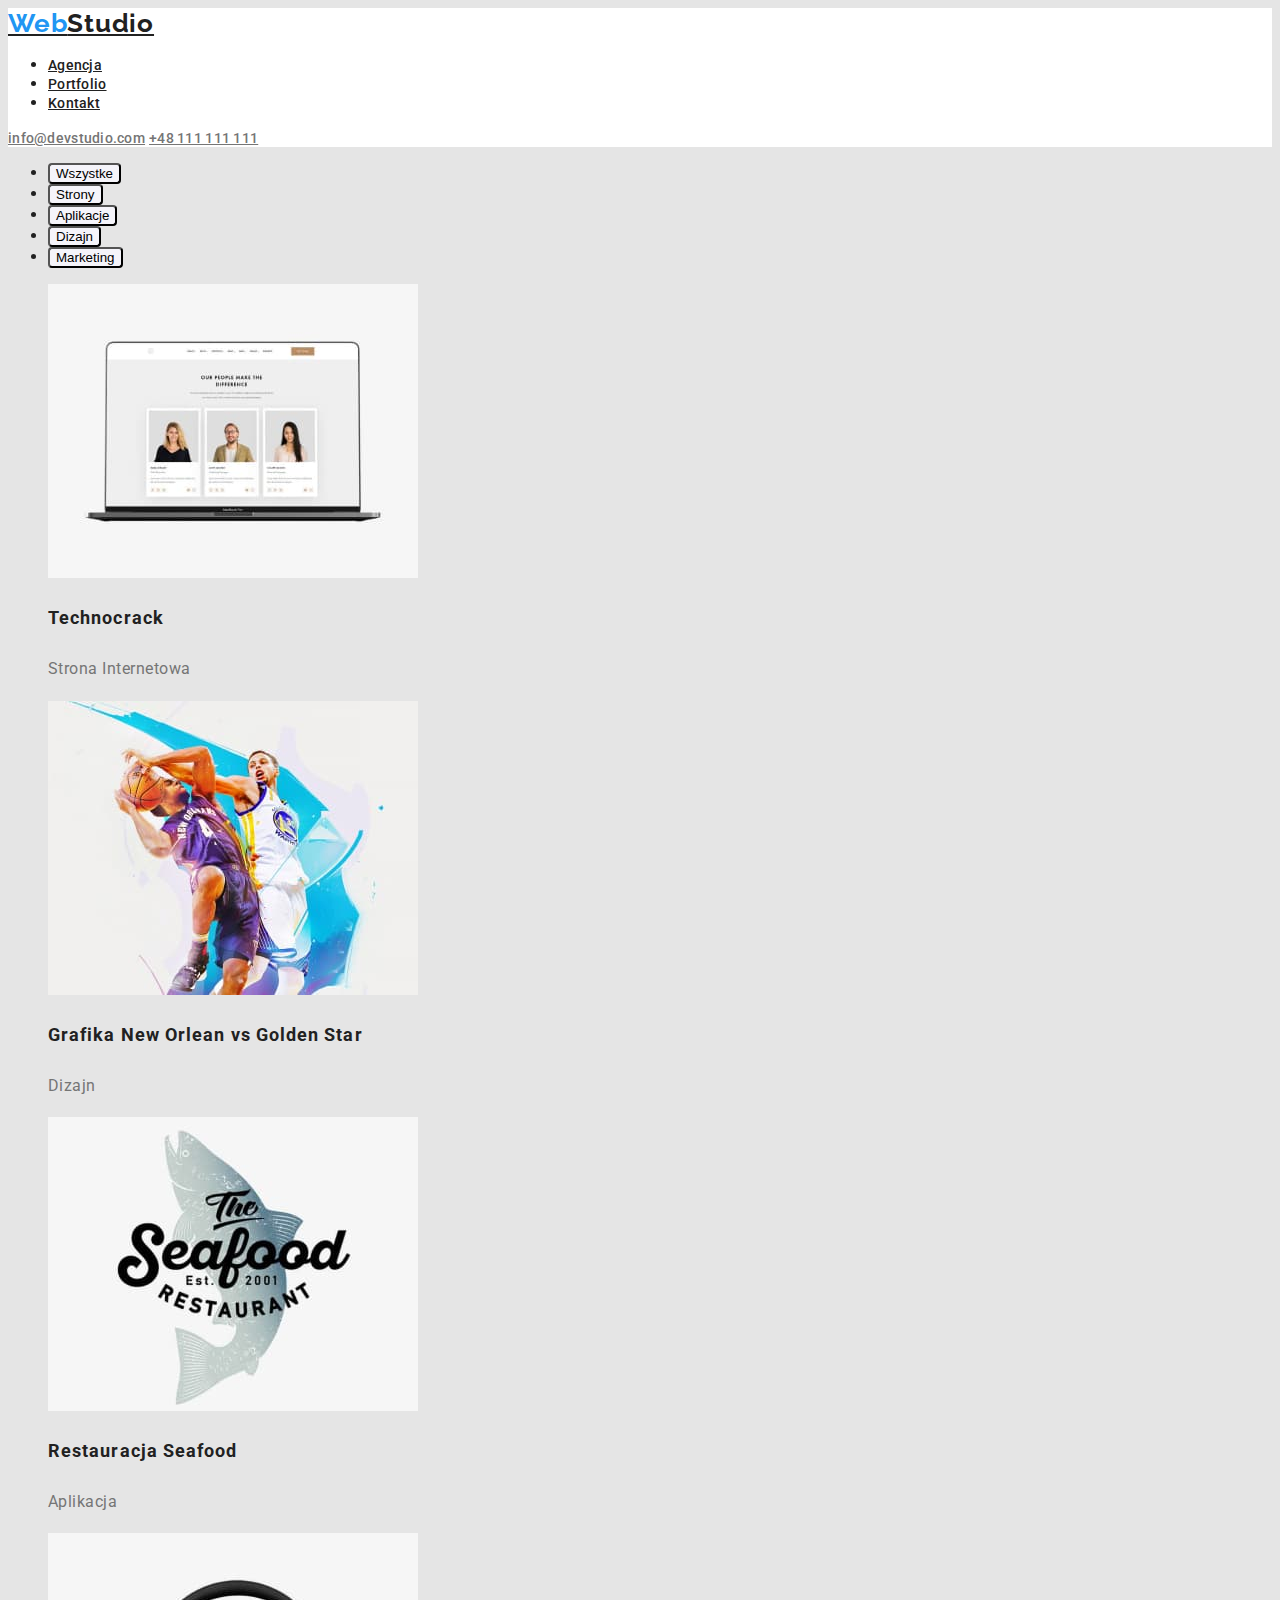
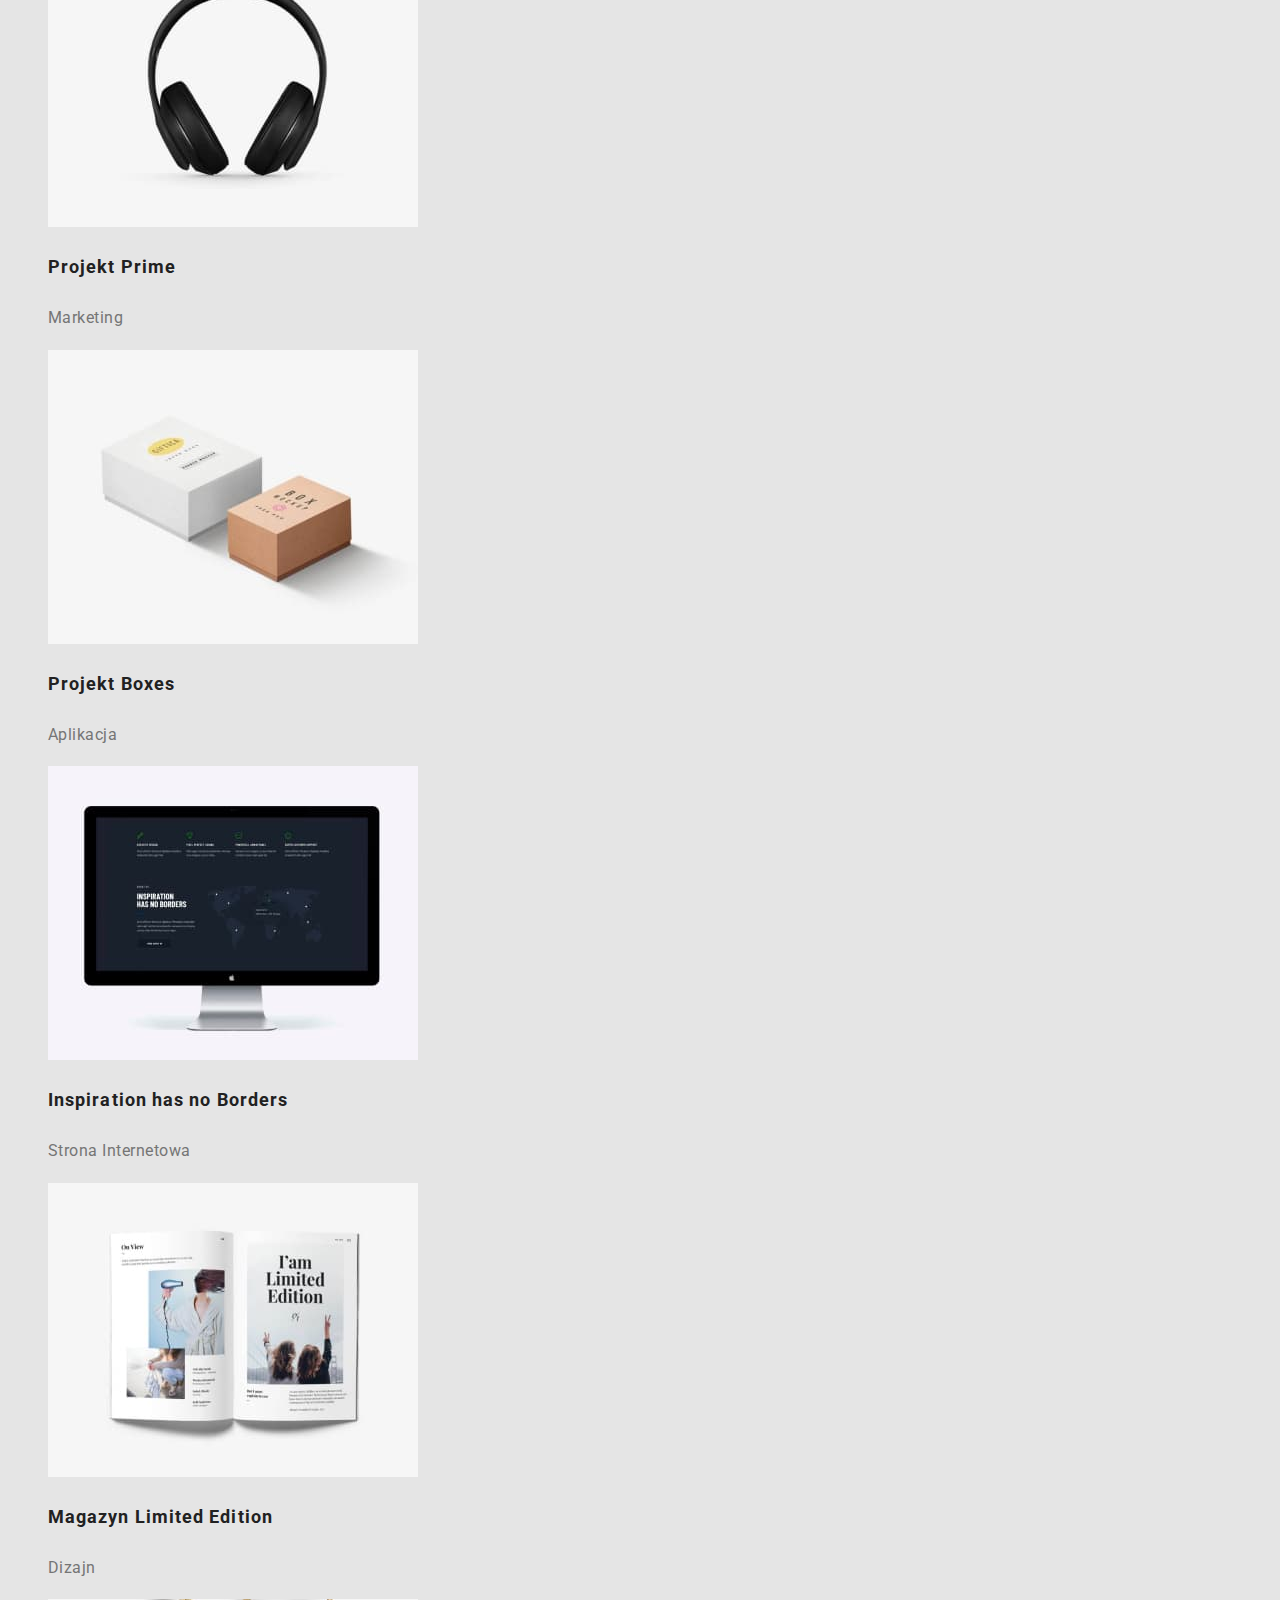
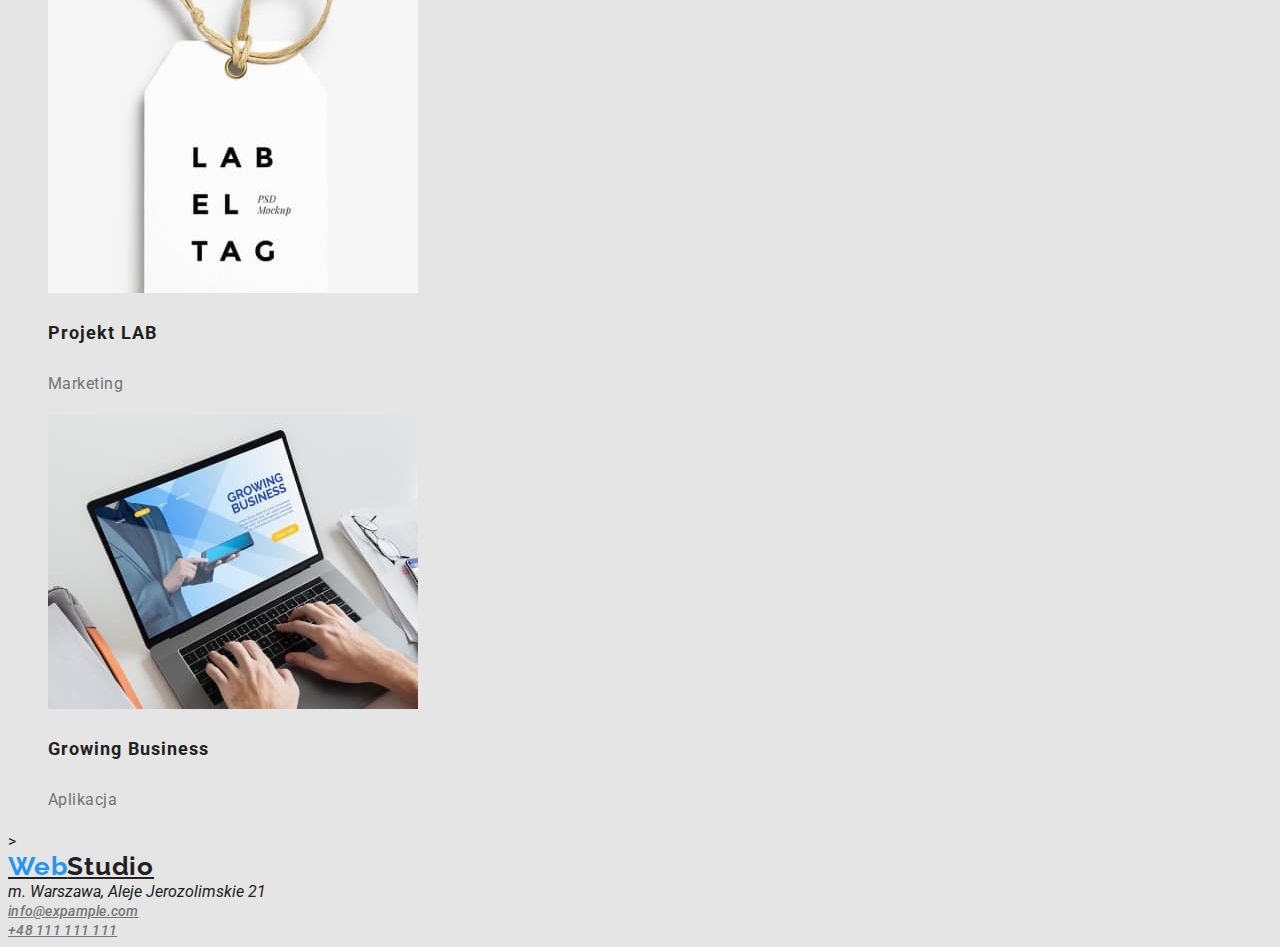
==== portfolio.html @ 254e4cd7 "hw 02" ====
<!DOCTYPE html>
<html lang="pl">
<head>
    <meta charset="UTF-8">
    <meta http-equiv="X-UA-Compatible" content="IE=edge">
    <meta name="viewport" content="width=device-width, initial-scale=1.0">
    <link rel="stylesheet" href="/css/styles.css" >
    <link rel="preconnect" href="https://fonts.googleapis.com">
    <link rel="preconnect" href="https://fonts.gstatic.com" crossorigin>
    <link href="https://fonts.googleapis.com/css2?family=Raleway:wght@700&family=Roboto:wght@400;500;700;900&display=swap"
        rel="stylesheet">
    <title>Portfolio</title>
</head>
<body>
    <header class="header">
        <a href="./index.html" class="menu-logo-top"><span class="menu-logo-second">Web</span>Studio</a>
        <nav class="navigation">
            <ul>
                <li><a href="./index.html" class="navigation-link">Agencja</a></li>
                <li><a href="./portfolio.html" class="navigation-link">Portfolio</a></li>
                <li><a href="#Kontakt" class="navigation-link">Kontakt</a></li>
            </ul>
            <a href="mailto:info@devstudio.com" class="mail">info@devstudio.com</a>
            <a href="tel:+48111111111" class="tel">+48 111 111 111</a>
        </nav>
    </header>
    <main>
      <div>
            <ul class="menu">
                <li class="buttons">
                <button class="button" type="button">Wszystke</button>
                </li>
            <li class="buttons">
                <button class="button" type="button">Strony</button>
                </li>
            <li class="buttons">
                <button class="button" type="button">Aplikacje</button>
                </li>
        <li class="buttons">
                <button class="button" type="button">Dizajn</button>
                </li>
        <li class="buttons">
                <button class="button" type="button">Marketing</button>
                </li>
            </ul>
      </div>
            
        <div class="menu2">
            <figure>
                <img src="images/p1.jpg" alt="Laptop" width="370" height="294">
            <figcaption>
                <h3>Technocrack</h3>
                <p>Strona Internetowa</p>
            </figcaption>
            </figure>
            <figure>
                <img src="images/p2.jpg" alt="Laptop" width="370" height="294">
                <figcaption>
                    <h3>Grafika New Orlean vs Golden Star </h3>
                    <p>Dizajn</p>
                </figcaption>
            </figure>
            <figure>
                <img src="images/p3.jpg" alt="Laptop" width="370" height="294">
                <figcaption>
                    <h3>Restauracja Seafood</h3>
                    <p>Aplikacja</p>
                </figcaption>
            </figure>
            <figure>
                <img src="images/p4.jpg" alt="Laptop" width="370" height="294">
                <figcaption>
                    <h3>Projekt Prime</h3>
                    <p>Marketing</p>
                </figcaption>
            </figure>
            <figure>
                <img src="images/p5.jpg" alt="Laptop" width="370" height="294">
                <figcaption>
                    <h3>Projekt Boxes</h3>
                    <p>Aplikacja</p>
                </figcaption>
            </figure>
            <figure>
                <img src="images/p6.jpg" alt="Laptop" width="370" height="294">
                <figcaption>
                    <h3>Inspiration has no Borders</h3>
                    <p>Strona Internetowa</p>
                </figcaption>
            </figure>
            <figure>
                <img src="images/p7.jpg" alt="Laptop" width="370" height="294">
                <figcaption>
                    <h3>Magazyn Limited Edition</h3>
                    <p>Dizajn</p>
                </figcaption>
            </figure>
            <figure>
                <img src="images/p8.jpg" alt="Laptop" width="370" height="294">
                <figcaption>
                    <h3>Projekt LAB</h3>
                    <p>Marketing</p>
                </figcaption>
            </figure>
            <figure>
                <img src="images/p9.jpg" alt="Laptop" width="370" height="294">
                <figcaption>
                    <h3>Growing Business</h3>
                    <p>Aplikacja</p>
                </figcaption>
            </figure>
            
           
        </div>>

    </main>
    <footer>
        <a href="./index.html" class="menu-logo-top"><span class="menu-logo-second">Web</span>Studio</a>
        <address>
            m. Warszawa, Aleje Jerozolimskie 21 <br>
            <a href="mailto:info@example.com" class="mail">info@expample.com</a> <br>
            <a href="tel:+48111111111" class="tel">+48 111 111 111</a> <br>
        </address>
    </footer>
</body>
</html>
---- css/styles.css ----
:root{
    --background-page-color: #E5E5E5;
    --header-background-color:#FFFFFF;
    --footer-background-color:#2F303A;
    --text-color-black:#212121;
    --text-color-blue:#2196F3;
    --text-color-grey:#757575;
    --text-color-white:#FFFFFF;
    --buttons-background:#F5F4FA;
}

body{
font-family: 'Roboto',sans-serif;
color:var(--text-color-black);
background-color:var(--background-page-color)
}
.header{
    
    
        background-color:var(--header-background-color)
}

.menu-logo-top{
    
    
        font-family: 'Raleway';
        font-style: normal;
        font-weight: 700;
        font-size: 26px;
        line-height: 1.2;
        letter-spacing: 0.03em;
    
        color:var(--text-color-black);
}
.menu-logo-second{
    font-family: 'Raleway';
        font-style: normal;
        font-weight: 700;
        font-size: 26px;
        line-height: 1.2;
        letter-spacing: 0.03em;
    
        color: var(--text-color-blue);

}
.navigation-link{
    
        font-weight: 500;
        font-size: 14px;
        line-height: 1.14;
        letter-spacing: 0.02em;
    
        color:var(--text-color-black);
}
.navigation-link:hover {
    color:var(--text-color-blue)
}

.mail{
    font-weight: 500;
        font-size: 14px;
        line-height: 1.14;
        letter-spacing: 0.02em;
    
        color:var(--text-color-grey);
}
.mail:hover{
    color:var(--text-color-blue)
}

.tel{
    font-weight: 500;
        font-size: 14px;
        line-height: 1.14;
        letter-spacing: 0.02em;
    
        color: var(--text-color-grey);
    }

    .tel:hover {
        color:var(--text-color-blue)
    }
.footer{
    background-color:var(--footer-background-color);
}
.button{
    background-color:var(--buttons-background);
        border-radius: 4px;
        cursor: pointer;
}
.button:hover, .button:hover{
    color:var(--text-color-white);
    background-color: var(--text-color-blue);
}
h1{
    font-weight: 900;
        font-size: 44px;
        line-height: 1.4;
    
        text-align: center;
        letter-spacing: 0.06em;
        text-transform: uppercase;
    
        color: #FFFFFF;
}

h2{
    font-weight: 700;
        font-size: 14px;
        line-height: 1.14;
        letter-spacing: 0.03em;
        text-transform: uppercase;
    
        color:var(--text-color-black);
}
h3{
    font-weight: 700;
        font-size: 18px;
        line-height: 2;
       
        letter-spacing: 0.06em;
    
        color:var(--text-color-black);
}
p{
    font-weight: 400;
        font-size: 16px;
        line-height: 1.9;
        
    
        letter-spacing: 0.03em;
    
        color:var(--text-color-grey);
}
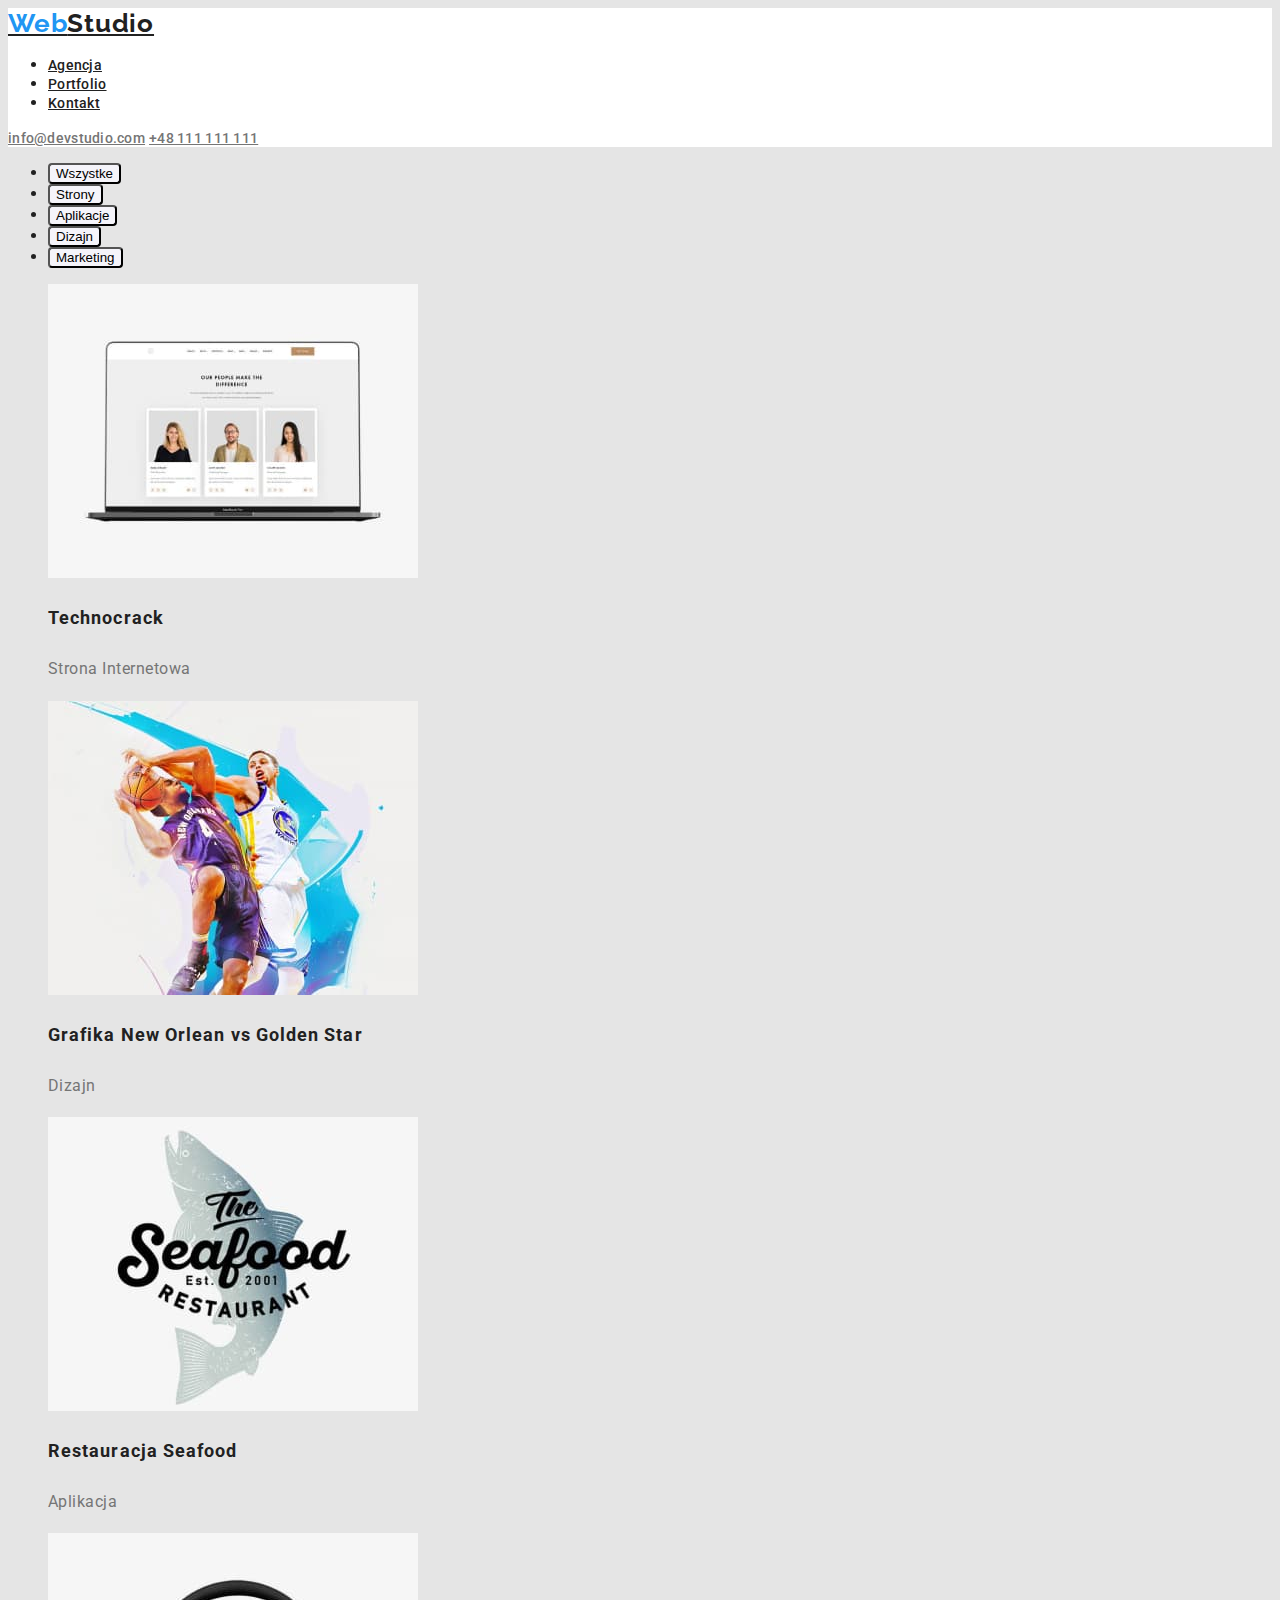
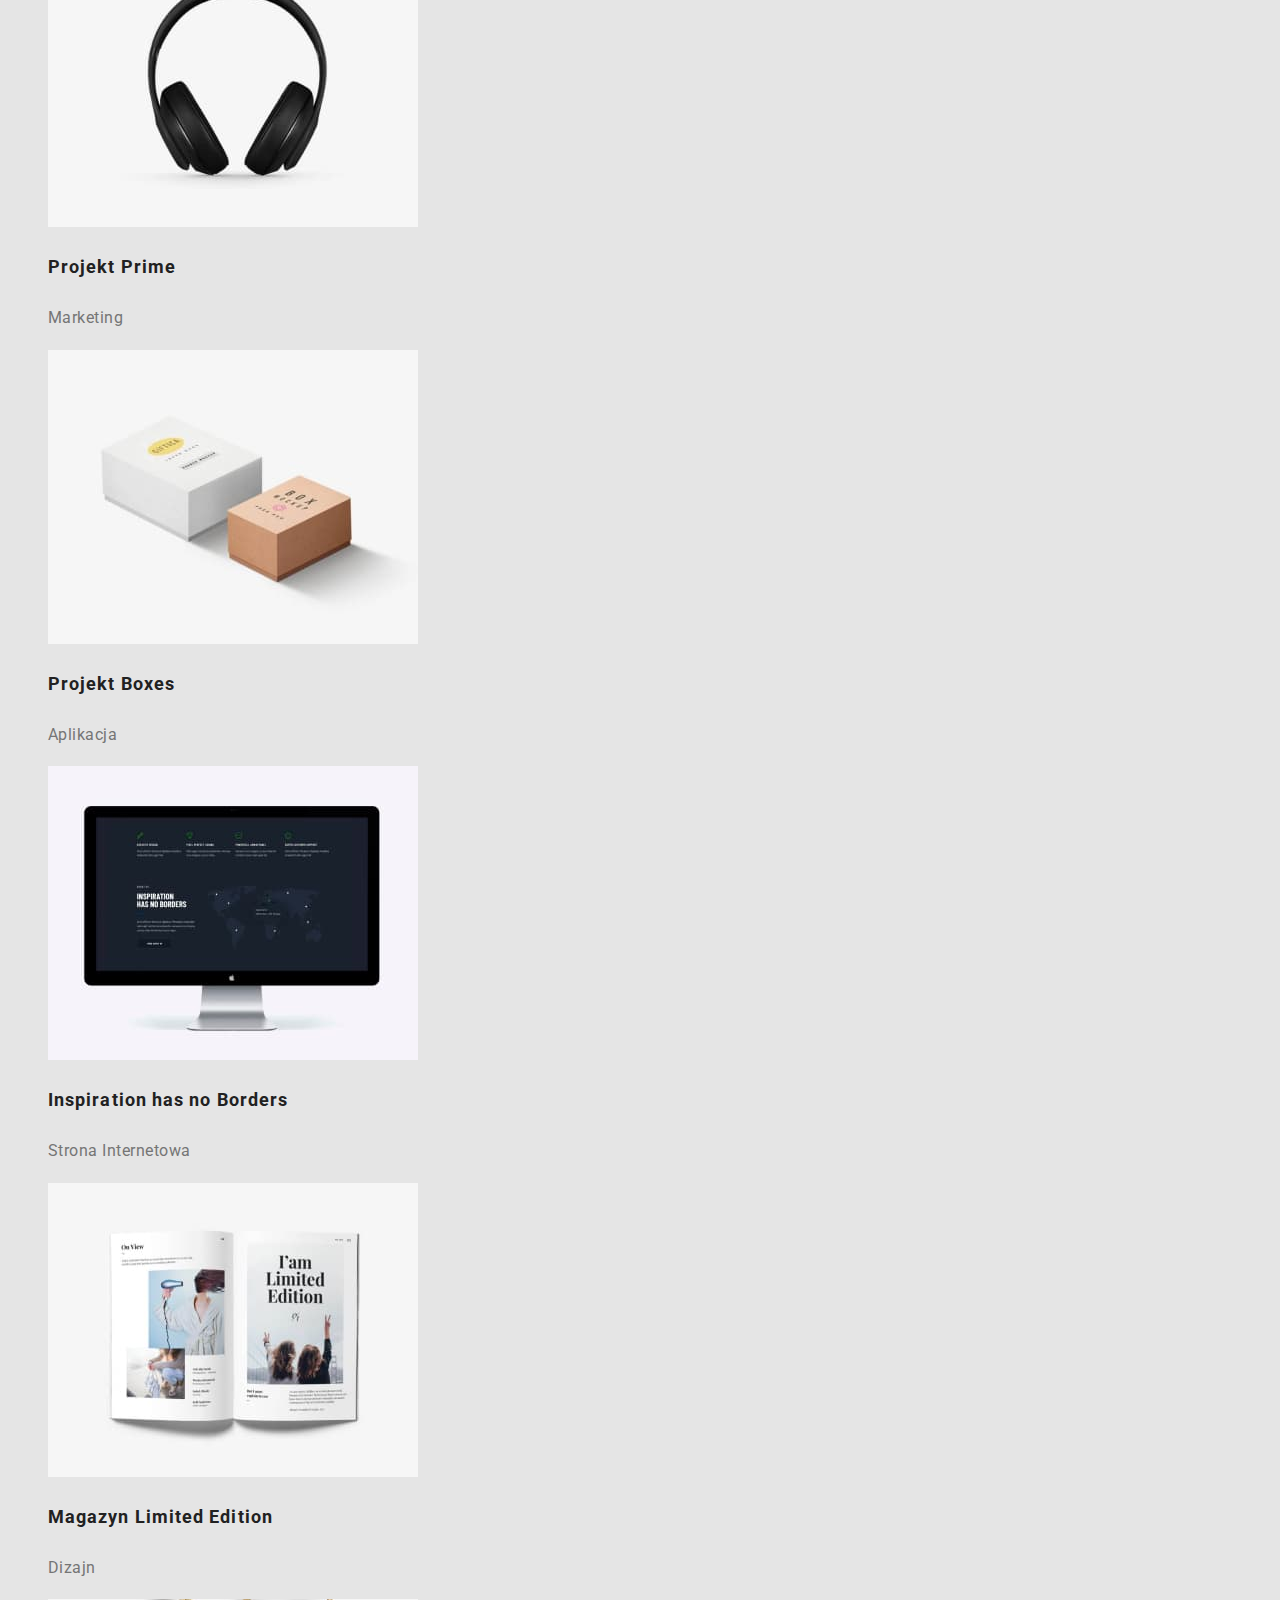
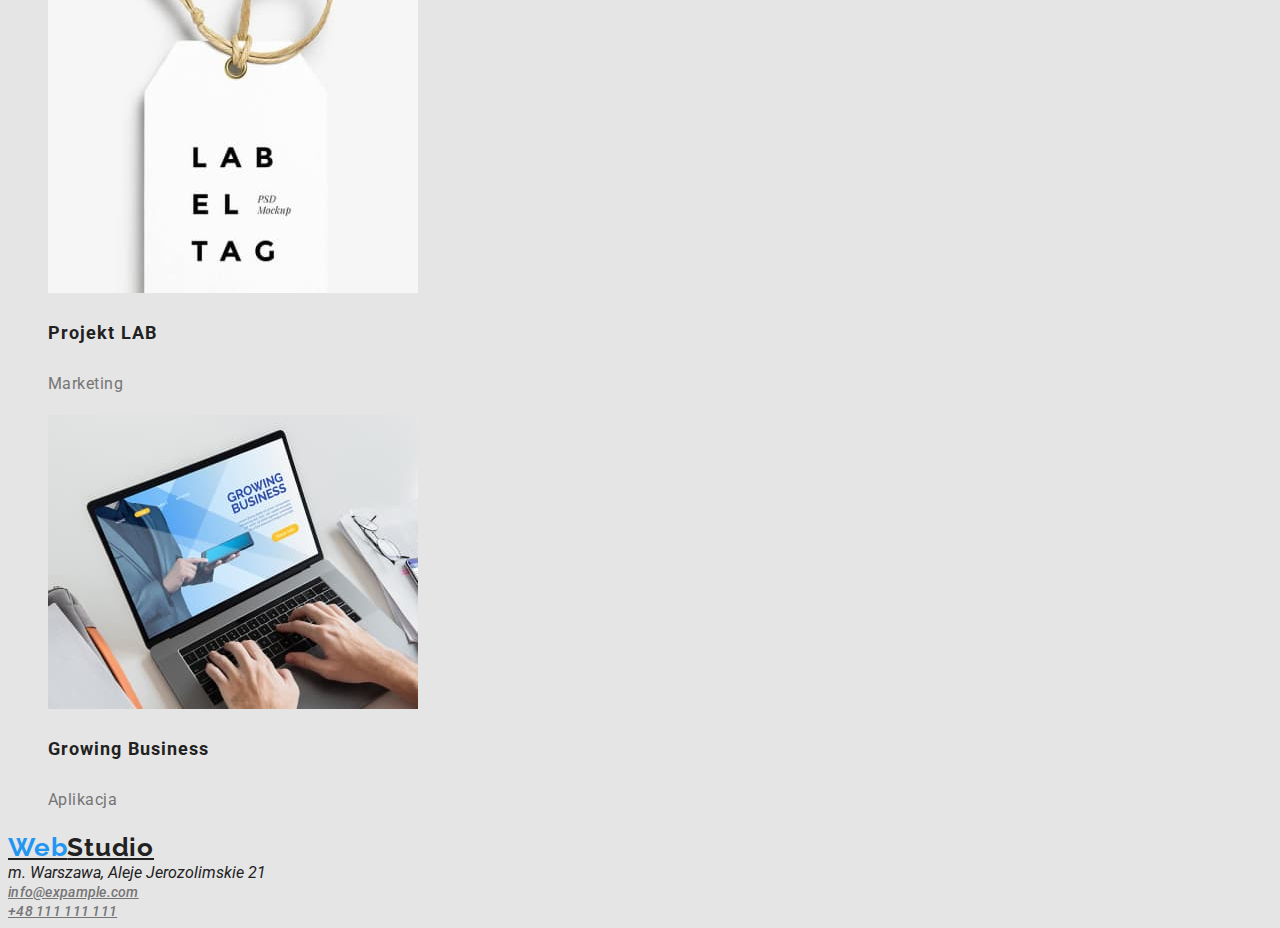
==== commit d9f22e38: "poprawki" ====
--- a/portfolio.html
+++ b/portfolio.html
@@ -4,7 +4,7 @@
     <meta charset="UTF-8">
     <meta http-equiv="X-UA-Compatible" content="IE=edge">
     <meta name="viewport" content="width=device-width, initial-scale=1.0">
-    <link rel="stylesheet" href="/css/styles.css" >
+    <link rel="stylesheet" href="css/styles.css" >
     <link rel="preconnect" href="https://fonts.googleapis.com">
     <link rel="preconnect" href="https://fonts.gstatic.com" crossorigin>
     <link href="https://fonts.googleapis.com/css2?family=Raleway:wght@700&family=Roboto:wght@400;500;700;900&display=swap"
@@ -111,7 +111,7 @@
             </figure>
             
            
-        </div>>
+        </div>
 
     </main>
     <footer>
--- a/css/styles.css
+++ b/css/styles.css
@@ -123,7 +123,6 @@
         color:var(--text-color-black);
 }
 p{
-    font-weight: 400;
         font-size: 16px;
         line-height: 1.9;
         
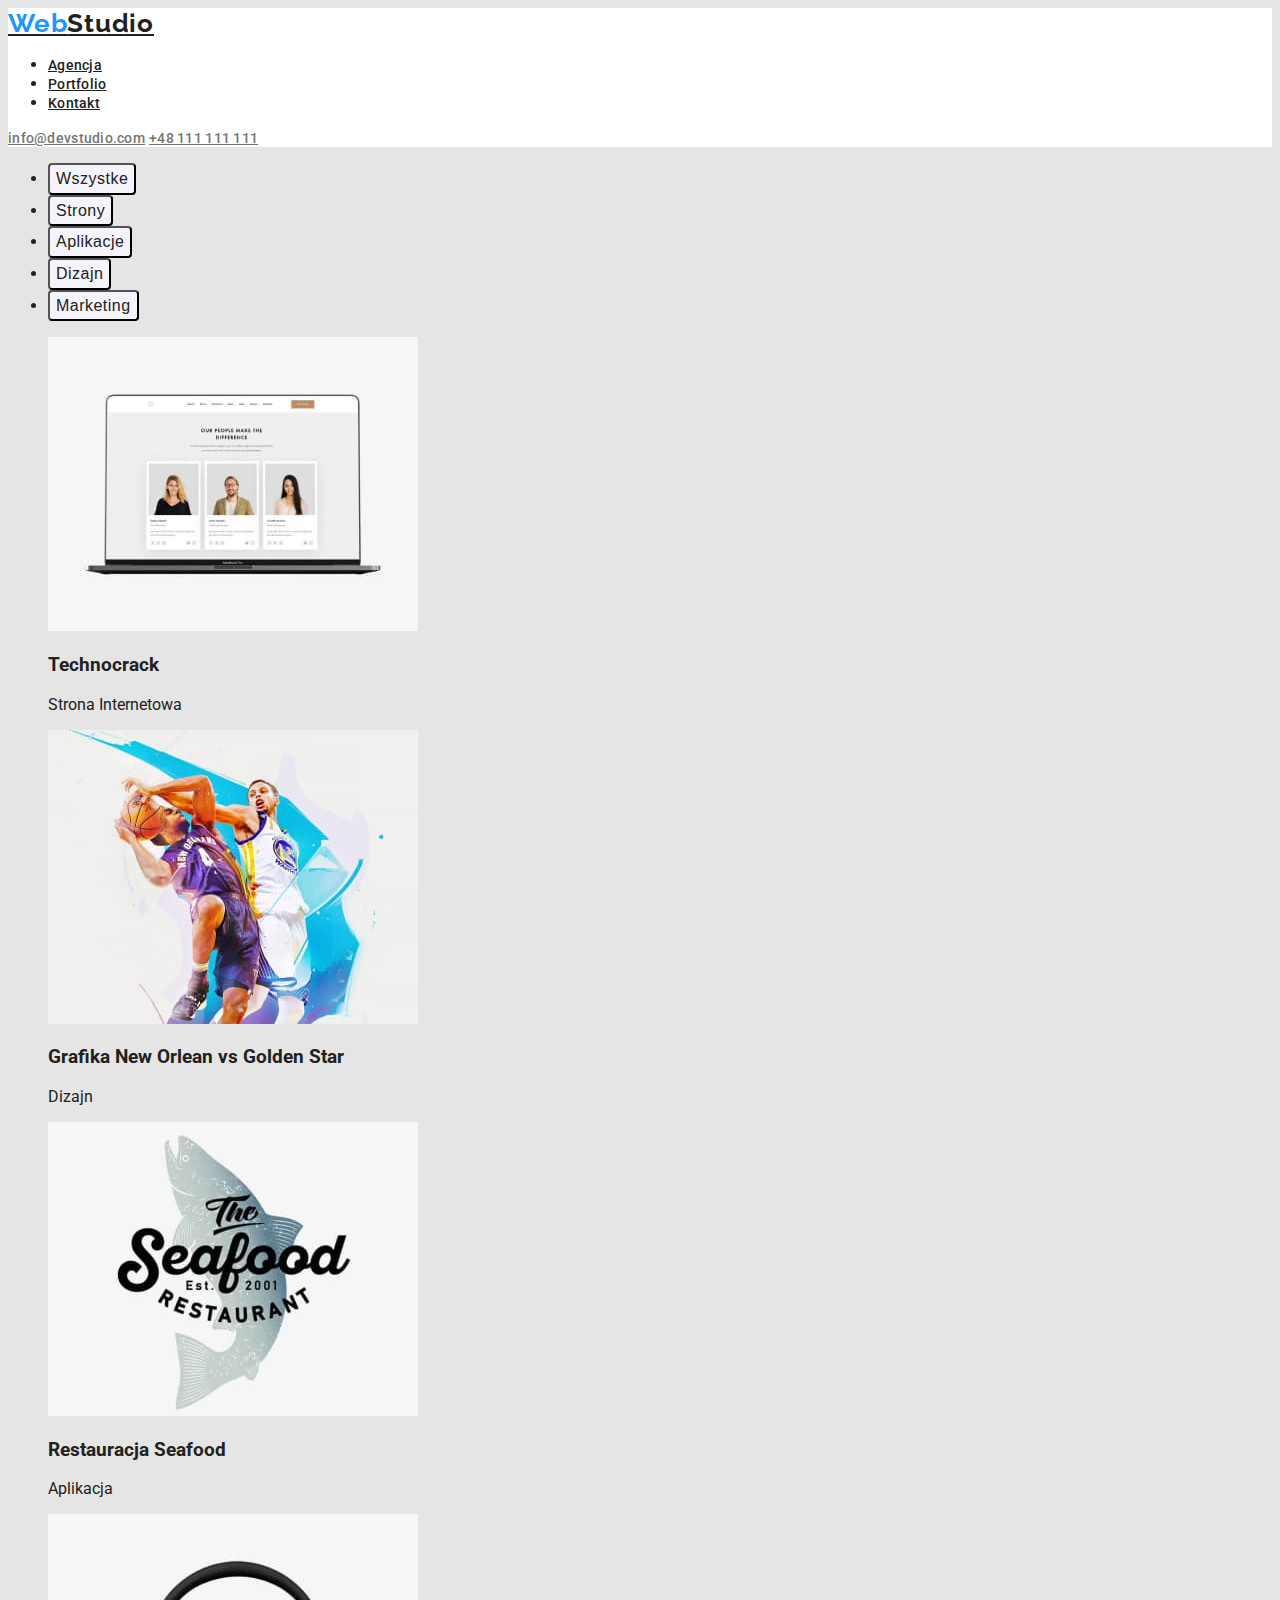
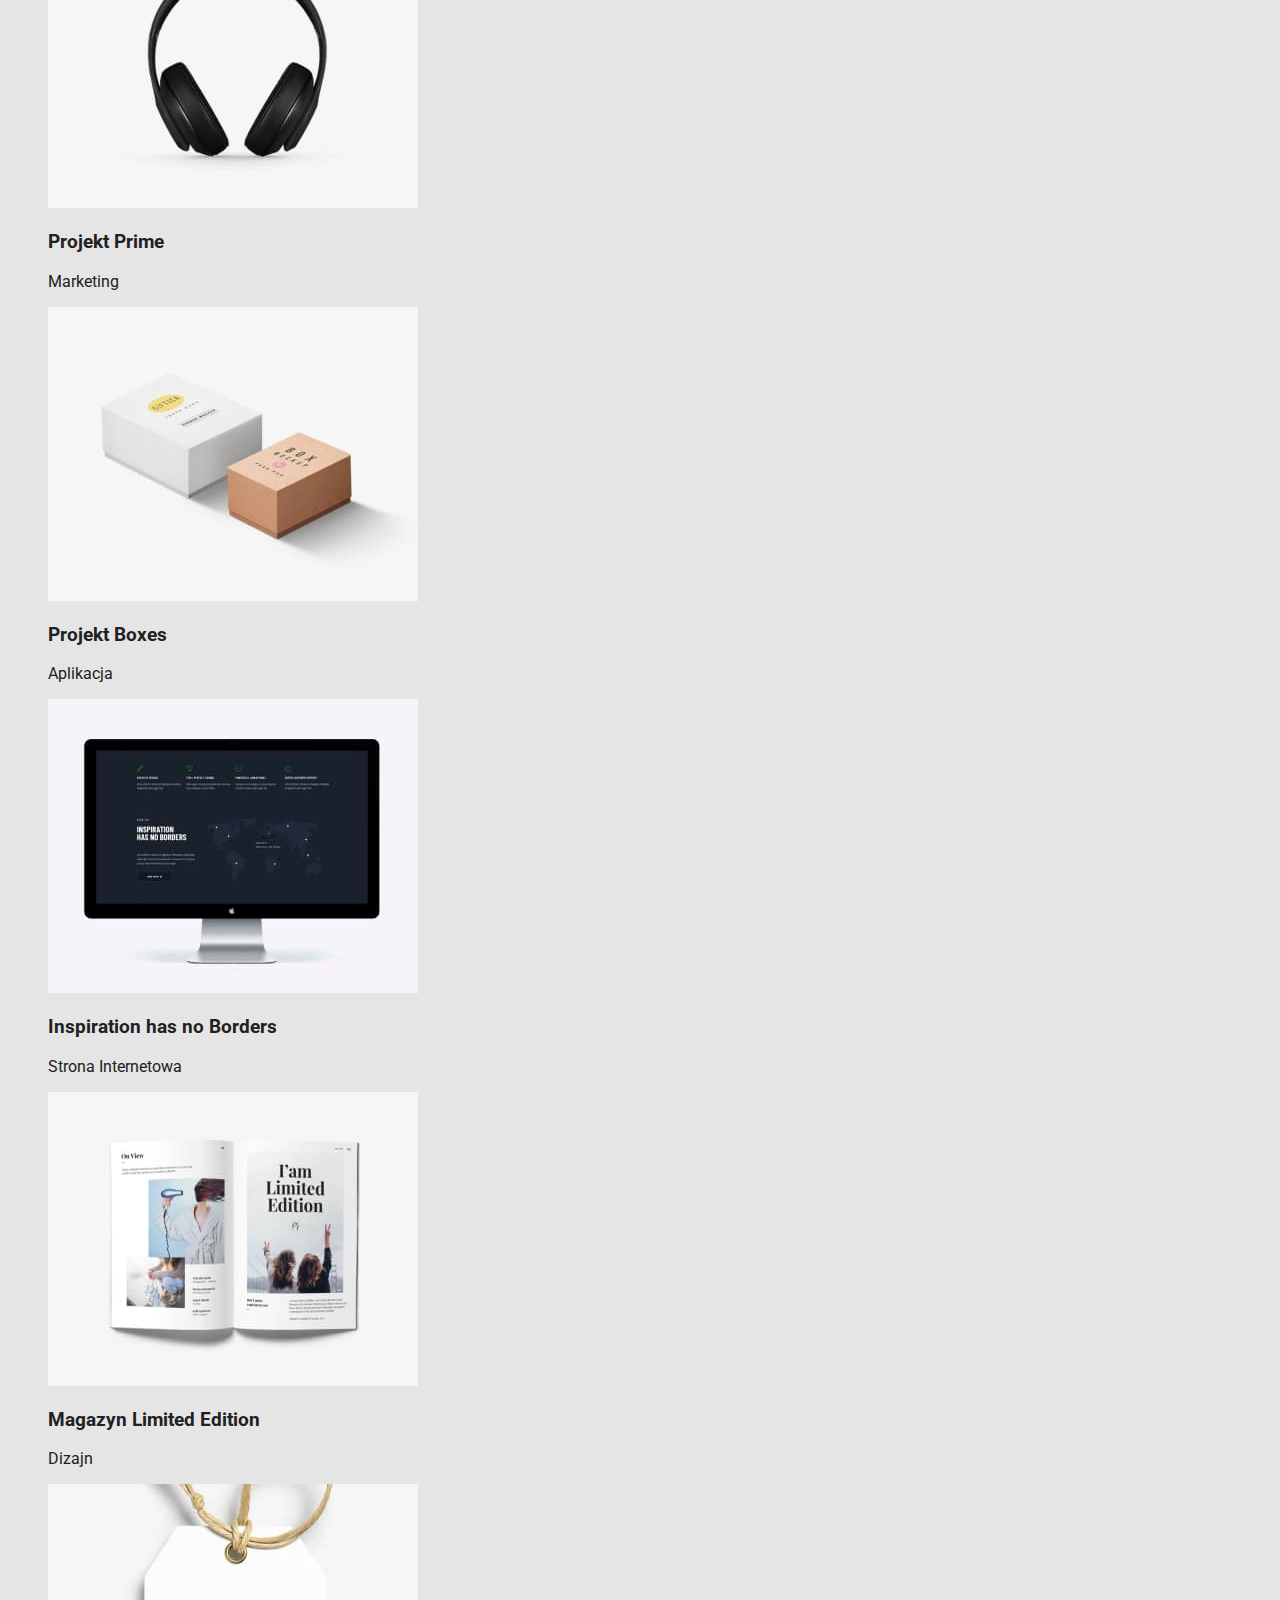
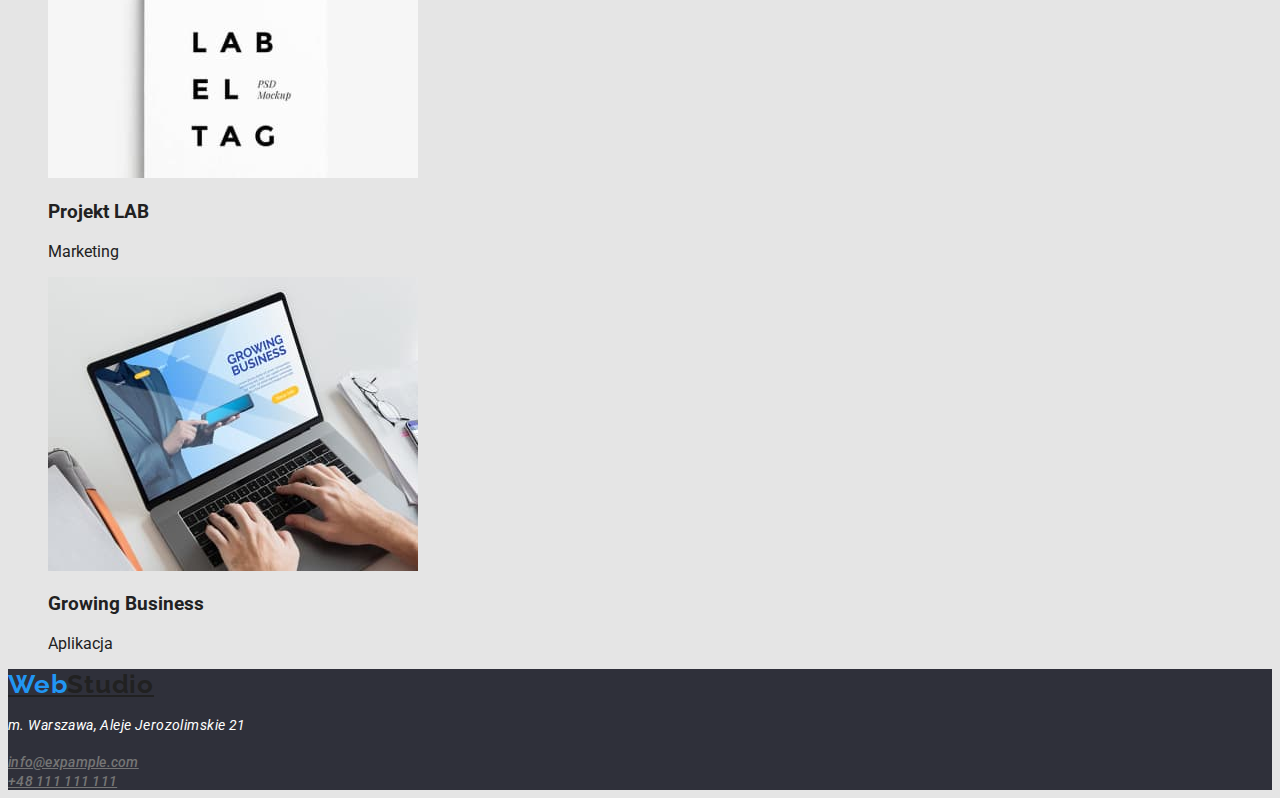
==== commit a9ebbb93: "poprawki zadania" ====
--- a/portfolio.html
+++ b/portfolio.html
@@ -45,7 +45,7 @@
             </ul>
       </div>
             
-        <div class="menu2">
+        <div class="projects">
             <figure>
                 <img src="images/p1.jpg" alt="Laptop" width="370" height="294">
             <figcaption>
@@ -114,10 +114,10 @@
         </div>
 
     </main>
-    <footer>
+    <footer class="footer">
         <a href="./index.html" class="menu-logo-top"><span class="menu-logo-second">Web</span>Studio</a>
-        <address>
-            m. Warszawa, Aleje Jerozolimskie 21 <br>
+        <address class="adress">
+            <p>m. Warszawa, Aleje Jerozolimskie 21</p>
             <a href="mailto:info@example.com" class="mail">info@expample.com</a> <br>
             <a href="tel:+48111111111" class="tel">+48 111 111 111</a> <br>
         </address>
--- a/css/styles.css
+++ b/css/styles.css
@@ -12,12 +12,10 @@
 body{
 font-family: 'Roboto',sans-serif;
 color:var(--text-color-black);
-background-color:var(--background-page-color)
+background-color:var(--background-page-color);
 }
 .header{
-    
-    
-        background-color:var(--header-background-color)
+    background-color:var(--header-background-color);
 }
 
 .menu-logo-top{
@@ -52,8 +50,8 @@
     
         color:var(--text-color-black);
 }
-.navigation-link:hover {
-    color:var(--text-color-blue)
+.navigation-link:hover, .navigation-link:focus {
+    color:var(--text-color-blue);
 }
 
 .mail{
@@ -64,8 +62,8 @@
     
         color:var(--text-color-grey);
 }
-.mail:hover{
-    color:var(--text-color-blue)
+.mail:hover, .mail:focus{
+    color:var(--text-color-blue);
 }
 
 .tel{
@@ -77,23 +75,47 @@
         color: var(--text-color-grey);
     }
 
-    .tel:hover {
-        color:var(--text-color-blue)
+    .tel:hover, .tel:focus {
+        color:var(--text-color-blue);
     }
 .footer{
     background-color:var(--footer-background-color);
 }
-.button{
+.buttons > .button{
+    font-weight: 500;
+    font-size: 16px;
+    line-height: 1.6;
+    text-align: center;
+    letter-spacing: 0.03em;
+    border-radius: 4px;
+    cursor: pointer;
+
+    color: var(--text-color-black);
     background-color:var(--buttons-background);
-        border-radius: 4px;
-        cursor: pointer;
+       
 }
-.button:hover, .button:hover{
+.button:hover, .button:focus{
     color:var(--text-color-white);
     background-color: var(--text-color-blue);
 }
-h1{
-    font-weight: 900;
+.box > .button {
+    font-weight: 700;
+        font-size: 16px;
+        line-height: 1.85;
+        
+        display: flex;
+        align-items: center;
+        text-align: center;
+        letter-spacing: 0.06em;
+    
+    color:var(--text-color-white);
+    background-color:var(--text-color-blue);
+}
+.box > .button:hover, .button:focus{
+    cursor: pointer;
+}
+.box > h1 {
+        font-weight: 900;
         font-size: 44px;
         line-height: 1.4;
     
@@ -101,33 +123,68 @@
         letter-spacing: 0.06em;
         text-transform: uppercase;
     
-        color: #FFFFFF;
+        color: var(--text-color-white);
 }
-
-h2{
-    font-weight: 700;
+.text > h3{
         font-size: 14px;
         line-height: 1.14;
         letter-spacing: 0.03em;
         text-transform: uppercase;
     
-        color:var(--text-color-black);
+        color: var(--text-color-black);
 }
-h3{
-    font-weight: 700;
-        font-size: 18px;
-        line-height: 2;
-       
-        letter-spacing: 0.06em;
+.text > p {
+    font-size: 14px;
+        line-height: 1.7;
+        letter-spacing: 0.03em;
+    
+        color:var(--text-color-grey);
+}
+.about > h2{
+    font-size: 36px;
+        line-height: 1.16;
+        text-align: center;
+        letter-spacing: 0.03em;
     
         color:var(--text-color-black);
 }
-p{
+.team > h3{
+    font-weight: 500;
         font-size: 16px;
-        line-height: 1.9;
-        
-    
+        line-height: 1.18;
+        text-align: center;
         letter-spacing: 0.03em;
     
-        color:var(--text-color-grey);
+        color: var(--text-color-black);
+}
+.team > p {
+    font-weight: 400;
+        font-size: 16px;
+        line-height: 1.18;
+        text-align: center;
+        letter-spacing: 0.03em;
+    
+        color: var(--text-color-grey);
+}
+.adress > p {
+    font-weight: 400;
+        font-size: 14px;
+        line-height: 1.7;
+        letter-spacing: 0.03em;
+    
+        color: var(--text-color-white);
+}
+.projects > h3{
+    font-size: 18px;
+        line-height: 2;
+        letter-spacing: 0.06em;
+    
+        color: var(--text-color-black);
+}
+.projects > p{
+    font-size: 16px;
+        line-height: 1.8;
+        letter-spacing: 0.03em;
+    
+        color: var(--text-color-grey);
 }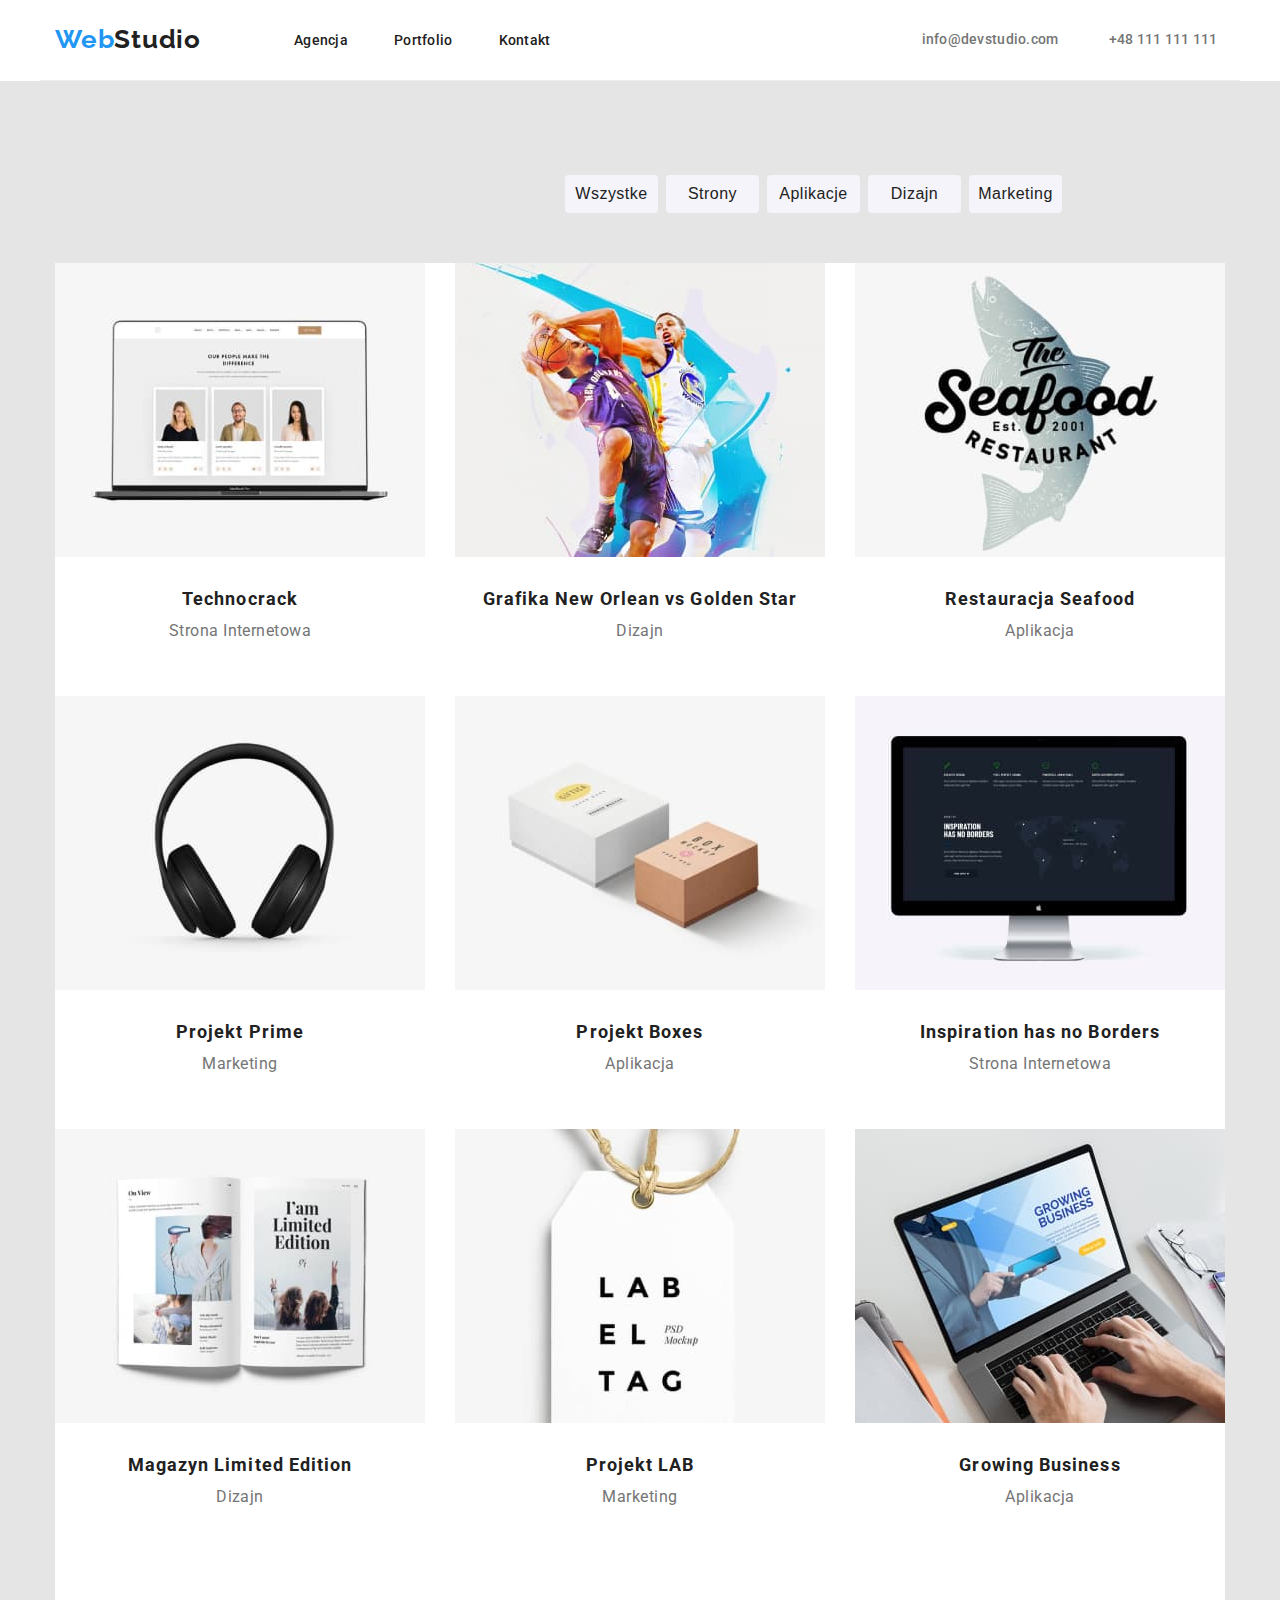
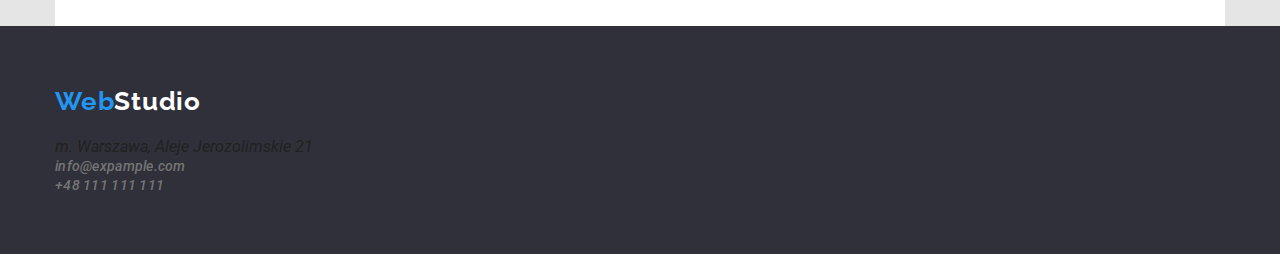
==== commit d2f5bf79: "repair" ====
--- a/portfolio.html
+++ b/portfolio.html
@@ -9,24 +9,37 @@
     <link rel="preconnect" href="https://fonts.gstatic.com" crossorigin>
     <link href="https://fonts.googleapis.com/css2?family=Raleway:wght@700&family=Roboto:wght@400;500;700;900&display=swap"
         rel="stylesheet">
+        <link rel="stylesheet" href="node_modules/modern-normalize/modern-normalize.css">
     <title>Portfolio</title>
 </head>
 <body>
     <header class="header">
-        <a href="./index.html" class="menu-logo-top"><span class="menu-logo-second">Web</span>Studio</a>
-        <nav class="navigation">
-            <ul>
-                <li><a href="./index.html" class="navigation-link">Agencja</a></li>
-                <li><a href="./portfolio.html" class="navigation-link">Portfolio</a></li>
-                <li><a href="#Kontakt" class="navigation-link">Kontakt</a></li>
-            </ul>
+        <div class="container header-container">
+            <a href="./index.html" class="menu-logo-top"><span class="menu-logo-blue">Web</span>Studio</a>
+            <nav class="menu">
+                <ul class="nav-menu">
+                    <li class="nav-menu-item">
+                        <a href="./index.html" class="navigation-link">Agencja</a>
+                    </li>
+                    <li class="nav-menu-item">
+                        <a href="./portfolio.html" class="navigation-link">Portfolio</a>
+                    </li>
+                    <li class="nav-menu-item">
+                        <a href="#Kontakt" class="navigation-link">Kontakt</a>
+                    </li>
+                </ul>
+    
+            </nav>
             <a href="mailto:info@devstudio.com" class="mail">info@devstudio.com</a>
             <a href="tel:+48111111111" class="tel">+48 111 111 111</a>
-        </nav>
+    
+        </div>
     </header>
     <main>
-      <div>
-            <ul class="menu">
+        
+      <section>
+        <div class="container button-container">
+            <ul class="menu-buttons">
                 <li class="buttons">
                 <button class="button" type="button">Wszystke</button>
                 </li>
@@ -43,9 +56,13 @@
                 <button class="button" type="button">Marketing</button>
                 </li>
             </ul>
-      </div>
+        </div>
+        </section>
             
-        <div class="projects">
+        <section class="projects">
+            <div class="container projects-container">
+                <ul class=" project-list">
+                    <li class="project-item">
             <figure>
                 <img src="images/p1.jpg" alt="Laptop" width="370" height="294">
             <figcaption>
@@ -53,6 +70,8 @@
                 <p>Strona Internetowa</p>
             </figcaption>
             </figure>
+                    </li>
+            <li class="project-item">
             <figure>
                 <img src="images/p2.jpg" alt="Laptop" width="370" height="294">
                 <figcaption>
@@ -60,6 +79,8 @@
                     <p>Dizajn</p>
                 </figcaption>
             </figure>
+            </li>
+            <li class="project-item">
             <figure>
                 <img src="images/p3.jpg" alt="Laptop" width="370" height="294">
                 <figcaption>
@@ -67,6 +88,8 @@
                     <p>Aplikacja</p>
                 </figcaption>
             </figure>
+            </li>
+            <li class="project-item">
             <figure>
                 <img src="images/p4.jpg" alt="Laptop" width="370" height="294">
                 <figcaption>
@@ -74,6 +97,8 @@
                     <p>Marketing</p>
                 </figcaption>
             </figure>
+            </li>
+            <li class="project-item">
             <figure>
                 <img src="images/p5.jpg" alt="Laptop" width="370" height="294">
                 <figcaption>
@@ -81,6 +106,8 @@
                     <p>Aplikacja</p>
                 </figcaption>
             </figure>
+            </li>
+            <li class="project-item">
             <figure>
                 <img src="images/p6.jpg" alt="Laptop" width="370" height="294">
                 <figcaption>
@@ -88,6 +115,8 @@
                     <p>Strona Internetowa</p>
                 </figcaption>
             </figure>
+            </li>
+            <li class="project-item">
             <figure>
                 <img src="images/p7.jpg" alt="Laptop" width="370" height="294">
                 <figcaption>
@@ -95,6 +124,8 @@
                     <p>Dizajn</p>
                 </figcaption>
             </figure>
+            </li>
+            <li class="project-item">
             <figure>
                 <img src="images/p8.jpg" alt="Laptop" width="370" height="294">
                 <figcaption>
@@ -102,6 +133,8 @@
                     <p>Marketing</p>
                 </figcaption>
             </figure>
+            </li>
+            <li class="project-item">
             <figure>
                 <img src="images/p9.jpg" alt="Laptop" width="370" height="294">
                 <figcaption>
@@ -109,18 +142,29 @@
                     <p>Aplikacja</p>
                 </figcaption>
             </figure>
-            
-           
-        </div>
-
+            </li>
+                </ul>
+            </div>
+            </section>
+        
     </main>
     <footer class="footer">
-        <a href="./index.html" class="menu-logo-top"><span class="menu-logo-second">Web</span>Studio</a>
-        <address class="adress">
-            <p>m. Warszawa, Aleje Jerozolimskie 21</p>
-            <a href="mailto:info@example.com" class="mail">info@expample.com</a> <br>
-            <a href="tel:+48111111111" class="tel">+48 111 111 111</a> <br>
-        </address>
+        <div class="container footer-container">
+            <a href="./index.html" class="menu-logo-bottom"><span class="menu-logo-blue">Web</span>Studio</a>
+            <address>
+                <ul class="footer-list">
+                    <li>
+                        <p> m. Warszawa, Aleje Jerozolimskie 21 </p>
+                    </li>
+                    <li>
+                        <a href="mailto:info@example.com" class="mail">info@expample.com</a> <br>
+                    </li>
+                    <li>
+                        <a href="tel:+48111111111" class="tel">+48 111 111 111</a> <br>
+                    </li>
+                </ul>
+            </address>
+        </div>
     </footer>
-</body>
+    </body>
 </html>--- a/css/styles.css
+++ b/css/styles.css
@@ -19,7 +19,7 @@
 }
 
 .menu-logo-top{
-    
+        margin-right: 93px;
     
         font-family: 'Raleway';
         font-style: normal;
@@ -30,7 +30,19 @@
     
         color:var(--text-color-black);
 }
-.menu-logo-second{
+.menu-logo-bottom {
+font-family: 'Raleway';
+    font-style: normal;
+    font-weight: 700;
+    font-size: 26px;
+    line-height: 1.2;
+    letter-spacing: 0.03em;
+
+    color: var(--text-color-white);
+}
+
+
+.menu-logo-blue{
     font-family: 'Raleway';
         font-style: normal;
         font-weight: 700;
@@ -61,6 +73,7 @@
         letter-spacing: 0.02em;
     
         color:var(--text-color-grey);
+        margin-right: 50px;
 }
 .mail:hover, .mail:focus{
     color:var(--text-color-blue);
@@ -98,32 +111,39 @@
     color:var(--text-color-white);
     background-color: var(--text-color-blue);
 }
-.box > .button {
+.box{
+    background-color:var(--footer-background-color);
+    color: var(--text-color-white);
+    min-height: 600px;
+}
+.main-button {
     font-weight: 700;
         font-size: 16px;
-        line-height: 1.85;
-        
-        display: flex;
+        line-height: 1.88;
         align-items: center;
         text-align: center;
         letter-spacing: 0.06em;
-    
+        cursor: pointer;
+        position: absolute;
+            
     color:var(--text-color-white);
     background-color:var(--text-color-blue);
 }
-.box > .button:hover, .button:focus{
+.button-main:hover, .button-main:focus{
     cursor: pointer;
 }
 .box > h1 {
         font-weight: 900;
         font-size: 44px;
         line-height: 1.4;
+        font-style: extra-expanded;
     
         text-align: center;
         letter-spacing: 0.06em;
         text-transform: uppercase;
     
         color: var(--text-color-white);
+        
 }
 .text > h3{
         font-size: 14px;
@@ -145,10 +165,11 @@
         line-height: 1.16;
         text-align: center;
         letter-spacing: 0.03em;
+        
     
         color:var(--text-color-black);
 }
-.team > h3{
+.item h3{
     font-weight: 500;
         font-size: 16px;
         line-height: 1.18;
@@ -157,7 +178,7 @@
     
         color: var(--text-color-black);
 }
-.team > p {
+.item p {
     font-weight: 400;
         font-size: 16px;
         line-height: 1.18;
@@ -174,17 +195,196 @@
     
         color: var(--text-color-white);
 }
-.projects > h3{
+.projects  h3{
     font-size: 18px;
         line-height: 2;
         letter-spacing: 0.06em;
     
         color: var(--text-color-black);
 }
-.projects > p{
+.projects p{
     font-size: 16px;
         line-height: 1.8;
         letter-spacing: 0.03em;
     
         color: var(--text-color-grey);
-}+}
+.team-tittle{
+    font-weight: 700;
+        font-size: 36px;
+        line-height: 1.16;
+        text-align: center;
+        letter-spacing: 0.03em;
+    
+        color: var(--text-color-black);
+}
+*,
+*::before,
+*::after {
+    box-sizing: border-box;
+}
+* {
+    padding: 0;
+    margin:0;
+}
+
+.container {
+        width: 100%;
+        max-width: 1200px;
+        margin: 0 auto;
+        padding: 0 15px;
+}
+    
+ul {
+    list-style:none;
+}
+.header-container{
+    display: flex;
+    align-items: center;
+    padding-top: 24px;
+    padding-bottom: 25px;
+    border-bottom: 1px solid #ECECEC;
+}
+
+a {
+    text-decoration: none;
+}
+
+.nav-menu{
+    display: flex;
+    gap: 46px;
+    margin-right: 371px;
+}
+.main-container{
+    display: flex;
+    align-items: center;
+    flex-direction: column-reverse;
+    gap: 30px
+
+}
+.main-text{
+    width: 696px;
+    height: 120px;
+    margin-left: 452px;
+    margin-right: 452px;
+    padding-top: 200px;
+    padding-bottom: 30px;
+    text-transform: uppercase;
+    text-align: center;
+    
+    
+    
+}
+.main-button{
+    width: 200px;
+        height: 50px;
+        border-radius: 4px;
+        display: block;
+        margin-top: 30px;
+        justify-content: center;
+        top: 350px;
+}
+
+.text {
+    display: flex;
+    list-style-type: none;
+    margin-bottom: 94px;
+    padding-top: 94px;
+    gap: 30px;
+    background-color: var(--background-page-colo);
+}
+.job-head {
+    text-align: center;
+    padding-bottom: 50px;
+}
+.job-container {
+    display: flex;
+    justify-content: center;
+    gap: 30px
+    
+}
+.team-container{
+    height: 648px;
+}
+.team-container h3 {
+    padding-top: 30px;
+}
+.team-container p {
+    padding-bottom: 30px;
+}
+.card-set{
+    display: flex;
+    flex-wrap: wrap;
+    list-style: none;
+    background:var(--header-background-color);
+    padding-bottom: 94px;
+        box-shadow: 0px 1px 3px rgba(0, 0, 0, 0.12), 0px 1px 1px rgba(0, 0, 0, 0.14), 0px 2px 1px rgba(0, 0, 0, 0.2);
+        border-radius: 0px 0px 4px 4px;
+        text-align: center;
+        
+}
+.item{
+    flex-basis: calc((100%-20px)/4);
+    padding: 10px;
+    box-shadow: 0px 1px 3px rgba(0, 0, 0, 0.12), 0px 1px 1px rgba(0, 0, 0, 0.14), 0px 2px 1px rgba(0, 0, 0, 0.2);
+        border-radius: 0px 0px 4px 4px;
+}
+
+.item h2{
+    margin-top: 0;
+
+}
+
+.team-tittle{
+    padding-bottom: 50px;
+}
+.footer-container{
+    display: block;
+    align-items: center;
+    padding-top: 60px;
+    padding-bottom: 60px;
+}
+.footer-list{
+    display: block;
+    padding-top: 20px;
+    justify-content: space-between;
+    gap: 9px;
+    
+}
+.menu-buttons{
+    display: flex;
+    align-items: center;
+    gap: 8px;
+    margin-left: 510px;
+    padding-top: 94px;
+   
+}
+.button{
+    width: 93px;
+    height: 38px;
+    radius: 4px;
+    border: none;
+}
+
+.project-list{
+    display: flex;
+    flex-wrap: wrap;
+    gap: 30px;
+    margin-top: 50px;
+    list-style: none;
+    background-color: var(--header-background-color);
+    text-align: center;
+    padding-bottom: 94px;
+  
+}
+.project-list h3{
+    padding-top:20px;
+    gap: 4px;
+}
+.project-list p{
+    padding-bottom: 20px;
+}    
+
+
+
+ 